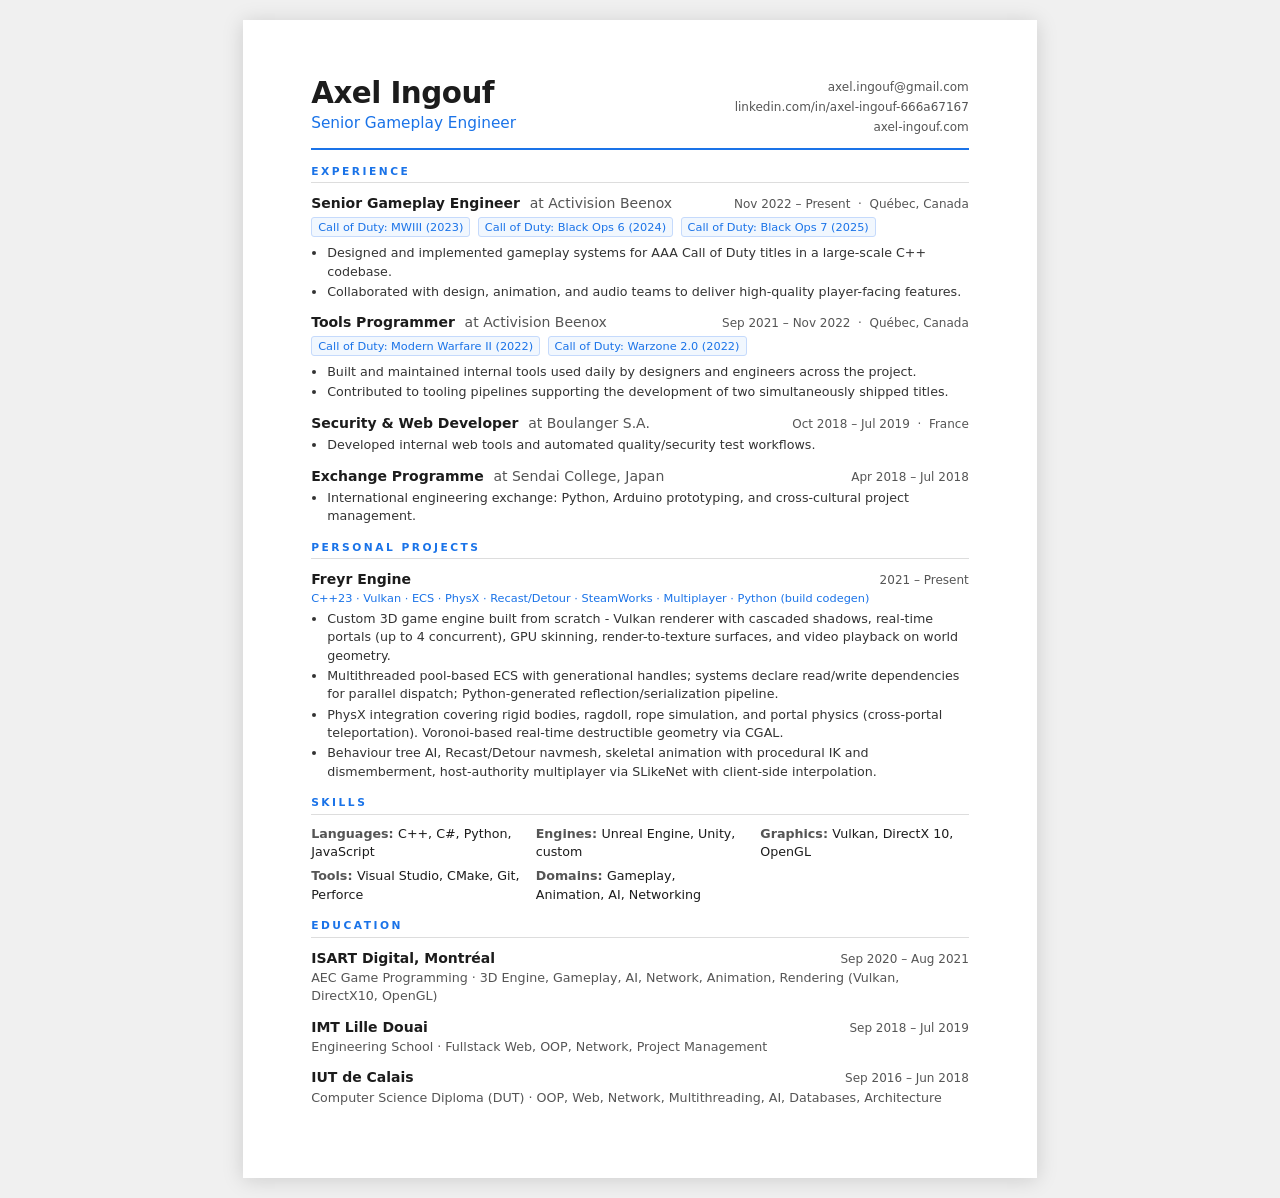
==== resume/Resume_Ingouf_Axel.html @ c9658491 "2026 update" ====
<!DOCTYPE html>
<html lang="en">
<head>
<meta charset="UTF-8"/>
<meta name="viewport" content="width=device-width, initial-scale=1.0"/>
<title>Axel Ingouf - Resume</title>
<style>
  *, *::before, *::after { box-sizing: border-box; margin: 0; padding: 0; }

  :root {
    --accent: #1a73e8;
    --text: #1c1c1c;
    --muted: #555;
    --border: #ddd;
    --page: 21cm;
  }

  body {
    font-family: 'Segoe UI', system-ui, -apple-system, sans-serif;
    font-size: 10.5pt;
    color: var(--text);
    background: #f0f0f0;
    line-height: 1.45;
  }

  /* ── Page shell ── */
  .page {
    width: var(--page);
    min-height: 29.7cm;
    margin: 20px auto;
    padding: 1.5cm 1.8cm 1.5cm 1.8cm;
    background: #fff;
    box-shadow: 0 2px 20px rgba(0,0,0,.15);
  }

  /* ── Header ── */
  header {
    display: flex;
    justify-content: space-between;
    align-items: flex-start;
    padding-bottom: 10px;
    border-bottom: 2px solid var(--accent);
    margin-bottom: 14px;
  }

  header h1 {
    font-size: 22pt;
    font-weight: 700;
    letter-spacing: -0.5px;
    line-height: 1.1;
  }

  header .title {
    font-size: 11.5pt;
    color: var(--accent);
    font-weight: 500;
    margin-top: 3px;
  }

  .contact {
    text-align: right;
    font-size: 9pt;
    color: var(--muted);
    line-height: 1.7;
  }

  .contact a { color: var(--muted); text-decoration: none; }

  /* ── Sections ── */
  section { margin-bottom: 14px; }

  .section-title {
    font-size: 8pt;
    font-weight: 700;
    letter-spacing: 2.5px;
    text-transform: uppercase;
    color: var(--accent);
    border-bottom: 1px solid var(--border);
    padding-bottom: 3px;
    margin-bottom: 10px;
  }

  /* ── Experience entries ── */
  .entry { margin-bottom: 11px; }
  .entry:last-child { margin-bottom: 0; }

  .entry-header {
    display: flex;
    justify-content: space-between;
    align-items: baseline;
    margin-bottom: 1px;
  }

  .entry-title {
    font-weight: 700;
    font-size: 10.5pt;
  }

  .entry-company {
    font-weight: 500;
    color: var(--muted);
  }

  .entry-date {
    font-size: 9pt;
    color: var(--muted);
    white-space: nowrap;
    margin-left: 8px;
  }

  .entry-sub {
    font-size: 9.5pt;
    color: var(--muted);
    margin-bottom: 4px;
  }

  ul.bullets {
    padding-left: 16px;
    margin-top: 3px;
  }

  ul.bullets li {
    font-size: 9.5pt;
    margin-bottom: 2px;
    color: #333;
  }

  .shipped-badge {
    display: inline-block;
    font-size: 8.5pt;
    background: #f1f7fe;
    color: var(--accent);
    border: 1px solid #c5dafc;
    border-radius: 3px;
    padding: 1px 6px;
    margin: 2px 3px 2px 0;
  }

  /* ── Skills ── */
  .skills-grid {
    display: grid;
    grid-template-columns: repeat(3, 1fr);
    gap: 6px 16px;
  }

  .skill-row { font-size: 9.5pt; }
  .skill-label { font-weight: 600; color: var(--muted); }

  /* ── Education ── */
  .edu-header {
    display: flex;
    justify-content: space-between;
    align-items: baseline;
  }

  .edu-school { font-weight: 700; }
  .edu-degree { color: var(--muted); font-size: 9.5pt; margin-top: 1px; }

  /* ── Project ── */
  .project-name { font-weight: 700; }
  .project-tags { font-size: 8.5pt; color: var(--accent); margin-bottom: 3px; }

  /* ── Print ── */
  @media print {
    body { background: none; }
    .page {
      margin: 0;
      box-shadow: none;
      padding: 1.1cm 1.5cm;
      width: 100%;
    }
    a { color: inherit !important; }
  }
</style>
</head>
<body>
<div class="page">

  <!-- ══ HEADER ══ -->
  <header>
    <div>
      <h1>Axel Ingouf</h1>
      <div class="title">Senior Gameplay Engineer</div>
    </div>
    <div class="contact">
      <a href="mailto:axel.ingouf@gmail.com">axel.ingouf@gmail.com</a><br/>
      <a href="https://www.linkedin.com/in/axel-ingouf-666a67167/" target="_blank">linkedin.com/in/axel-ingouf-666a67167</a><br/>
      <a href="https://www.axel-ingouf.com/" target="_blank">axel-ingouf.com</a>
    </div>
  </header>

  <!-- ══ EXPERIENCE ══ -->
  <section>
    <div class="section-title">Experience</div>

    <div class="entry">
      <div class="entry-header">
        <span class="entry-title">Senior Gameplay Engineer &nbsp;<span class="entry-company">at Activision Beenox</span></span>
        <span class="entry-date">Nov 2022 – Present &nbsp;·&nbsp; Québec, Canada</span>
      </div>
      <div style="margin-bottom:5px;">
        <span class="shipped-badge">Call of Duty: MWIII (2023)</span>
        <span class="shipped-badge">Call of Duty: Black Ops 6 (2024)</span>
        <span class="shipped-badge">Call of Duty: Black Ops 7 (2025)</span>
      </div>
      <ul class="bullets">
        <li>Designed and implemented gameplay systems for AAA Call of Duty titles in a large-scale C++ codebase.</li>
        <li>Collaborated with design, animation, and audio teams to deliver high-quality player-facing features.</li>
      </ul>
    </div>

    <div class="entry">
      <div class="entry-header">
        <span class="entry-title">Tools Programmer &nbsp;<span class="entry-company">at Activision Beenox</span></span>
        <span class="entry-date">Sep 2021 – Nov 2022 &nbsp;·&nbsp; Québec, Canada</span>
      </div>
      <div style="margin-bottom:5px;">
        <span class="shipped-badge">Call of Duty: Modern Warfare II (2022)</span>
        <span class="shipped-badge">Call of Duty: Warzone 2.0 (2022)</span>
      </div>
      <ul class="bullets">
        <li>Built and maintained internal tools used daily by designers and engineers across the project.</li>
        <li>Contributed to tooling pipelines supporting the development of two simultaneously shipped titles.</li>
      </ul>
    </div>

    <div class="entry">
      <div class="entry-header">
        <span class="entry-title">Security &amp; Web Developer &nbsp;<span class="entry-company">at Boulanger S.A.</span></span>
        <span class="entry-date">Oct 2018 – Jul 2019 &nbsp;·&nbsp; France</span>
      </div>
      <ul class="bullets">
        <li>Developed internal web tools and automated quality/security test workflows.</li>
      </ul>
    </div>

    <div class="entry">
      <div class="entry-header">
        <span class="entry-title">Exchange Programme &nbsp;<span class="entry-company">at Sendai College, Japan</span></span>
        <span class="entry-date">Apr 2018 – Jul 2018</span>
      </div>
      <ul class="bullets">
        <li>International engineering exchange: Python, Arduino prototyping, and cross-cultural project management.</li>
      </ul>
    </div>
  </section>

  <!-- ══ PROJECTS ══ -->
  <section>
    <div class="section-title">Personal Projects</div>
    <div class="entry">
      <div class="entry-header">
        <span class="project-name">Freyr Engine</span>
        <span class="entry-date">2021 – Present</span>
      </div>
      <div class="project-tags">C++23 · Vulkan · ECS · PhysX · Recast/Detour · SteamWorks · Multiplayer · Python (build codegen)</div>
      <ul class="bullets">
        <li>Custom 3D game engine built from scratch - Vulkan renderer with cascaded shadows, real-time portals (up to 4 concurrent), GPU skinning, render-to-texture surfaces, and video playback on world geometry.</li>
        <li>Multithreaded pool-based ECS with generational handles; systems declare read/write dependencies for parallel dispatch; Python-generated reflection/serialization pipeline.</li>
        <li>PhysX integration covering rigid bodies, ragdoll, rope simulation, and portal physics (cross-portal teleportation). Voronoi-based real-time destructible geometry via CGAL.</li>
        <li>Behaviour tree AI, Recast/Detour navmesh, skeletal animation with procedural IK and dismemberment, host-authority multiplayer via SLikeNet with client-side interpolation.</li>
      </ul>
    </div>
  </section>

  <!-- ══ SKILLS ══ -->
  <section>
    <div class="section-title">Skills</div>
    <div class="skills-grid">
      <div class="skill-row"><span class="skill-label">Languages: </span>C++, C#, Python, JavaScript</div>
      <div class="skill-row"><span class="skill-label">Engines: </span>Unreal Engine, Unity, custom</div>
      <div class="skill-row"><span class="skill-label">Graphics: </span>Vulkan, DirectX 10, OpenGL</div>
      <div class="skill-row"><span class="skill-label">Tools: </span>Visual Studio, CMake, Git, Perforce</div>
      <div class="skill-row"><span class="skill-label">Domains: </span>Gameplay, Animation, AI, Networking</div>
    </div>
  </section>

  <!-- ══ EDUCATION ══ -->
  <section>
    <div class="section-title">Education</div>

    <div class="entry">
      <div class="edu-header">
        <span class="edu-school">ISART Digital, Montréal</span>
        <span class="entry-date">Sep 2020 – Aug 2021</span>
      </div>
      <div class="edu-degree">AEC Game Programming · 3D Engine, Gameplay, AI, Network, Animation, Rendering (Vulkan, DirectX10, OpenGL)</div>
    </div>

    <div class="entry">
      <div class="edu-header">
        <span class="edu-school">IMT Lille Douai</span>
        <span class="entry-date">Sep 2018 – Jul 2019</span>
      </div>
      <div class="edu-degree">Engineering School · Fullstack Web, OOP, Network, Project Management</div>
    </div>

    <div class="entry">
      <div class="edu-header">
        <span class="edu-school">IUT de Calais</span>
        <span class="entry-date">Sep 2016 – Jun 2018</span>
      </div>
      <div class="edu-degree">Computer Science Diploma (DUT) · OOP, Web, Network, Multithreading, AI, Databases, Architecture</div>
    </div>
  </section>

</div>
</body>
</html>
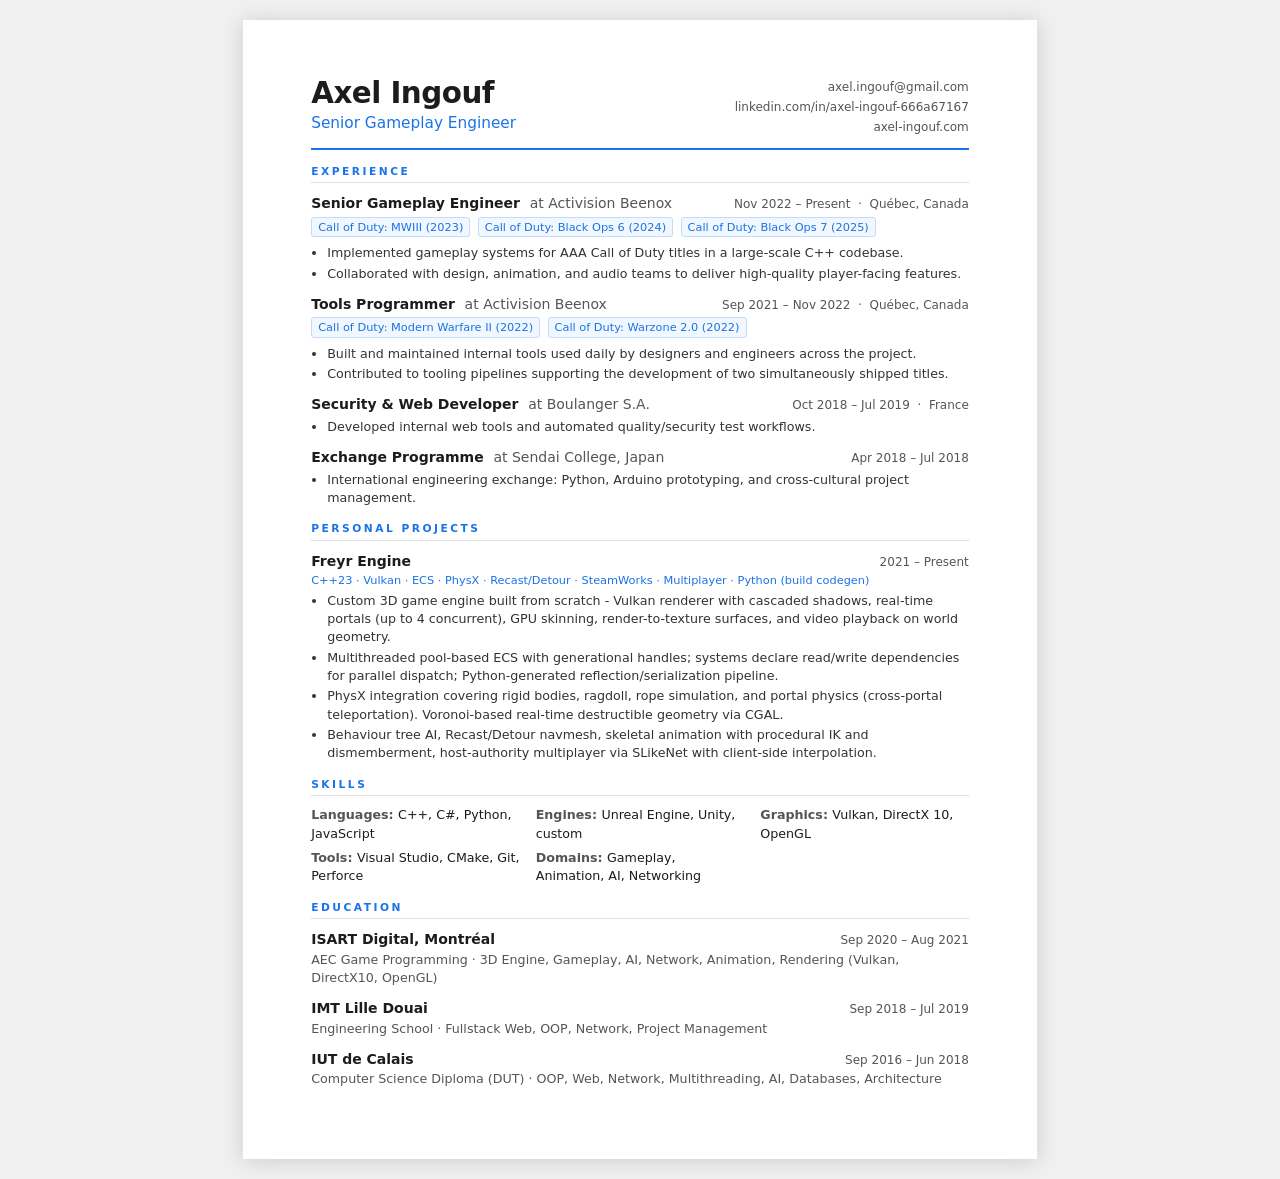
==== commit 1f0dd219: "Typo" ====
--- a/resume/Resume_Ingouf_Axel.html
+++ b/resume/Resume_Ingouf_Axel.html
@@ -204,7 +204,7 @@
         <span class="shipped-badge">Call of Duty: Black Ops 7 (2025)</span>
       </div>
       <ul class="bullets">
-        <li>Designed and implemented gameplay systems for AAA Call of Duty titles in a large-scale C++ codebase.</li>
+        <li>Implemented gameplay systems for AAA Call of Duty titles in a large-scale C++ codebase.</li>
         <li>Collaborated with design, animation, and audio teams to deliver high-quality player-facing features.</li>
       </ul>
     </div>
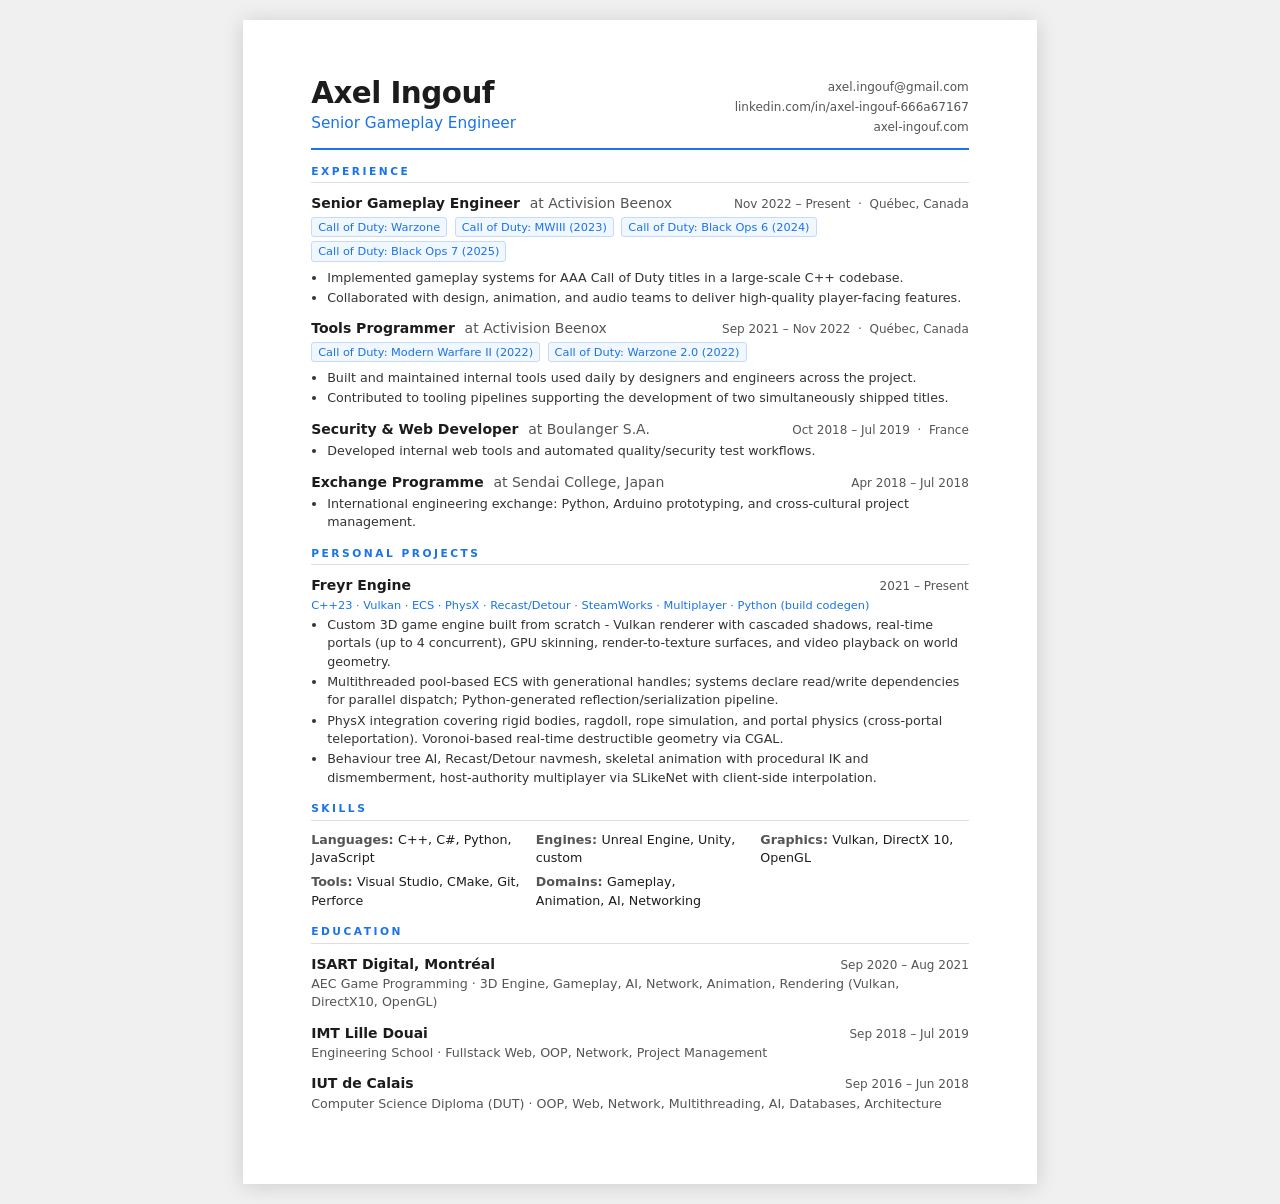
==== commit 657e9e9b: "Compress Resume" ====
--- a/resume/Resume_Ingouf_Axel.html
+++ b/resume/Resume_Ingouf_Axel.html
@@ -199,6 +199,7 @@
         <span class="entry-date">Nov 2022 – Present &nbsp;·&nbsp; Québec, Canada</span>
       </div>
       <div style="margin-bottom:5px;">
+        <span class="shipped-badge">Call of Duty: Warzone</span>
         <span class="shipped-badge">Call of Duty: MWIII (2023)</span>
         <span class="shipped-badge">Call of Duty: Black Ops 6 (2024)</span>
         <span class="shipped-badge">Call of Duty: Black Ops 7 (2025)</span>
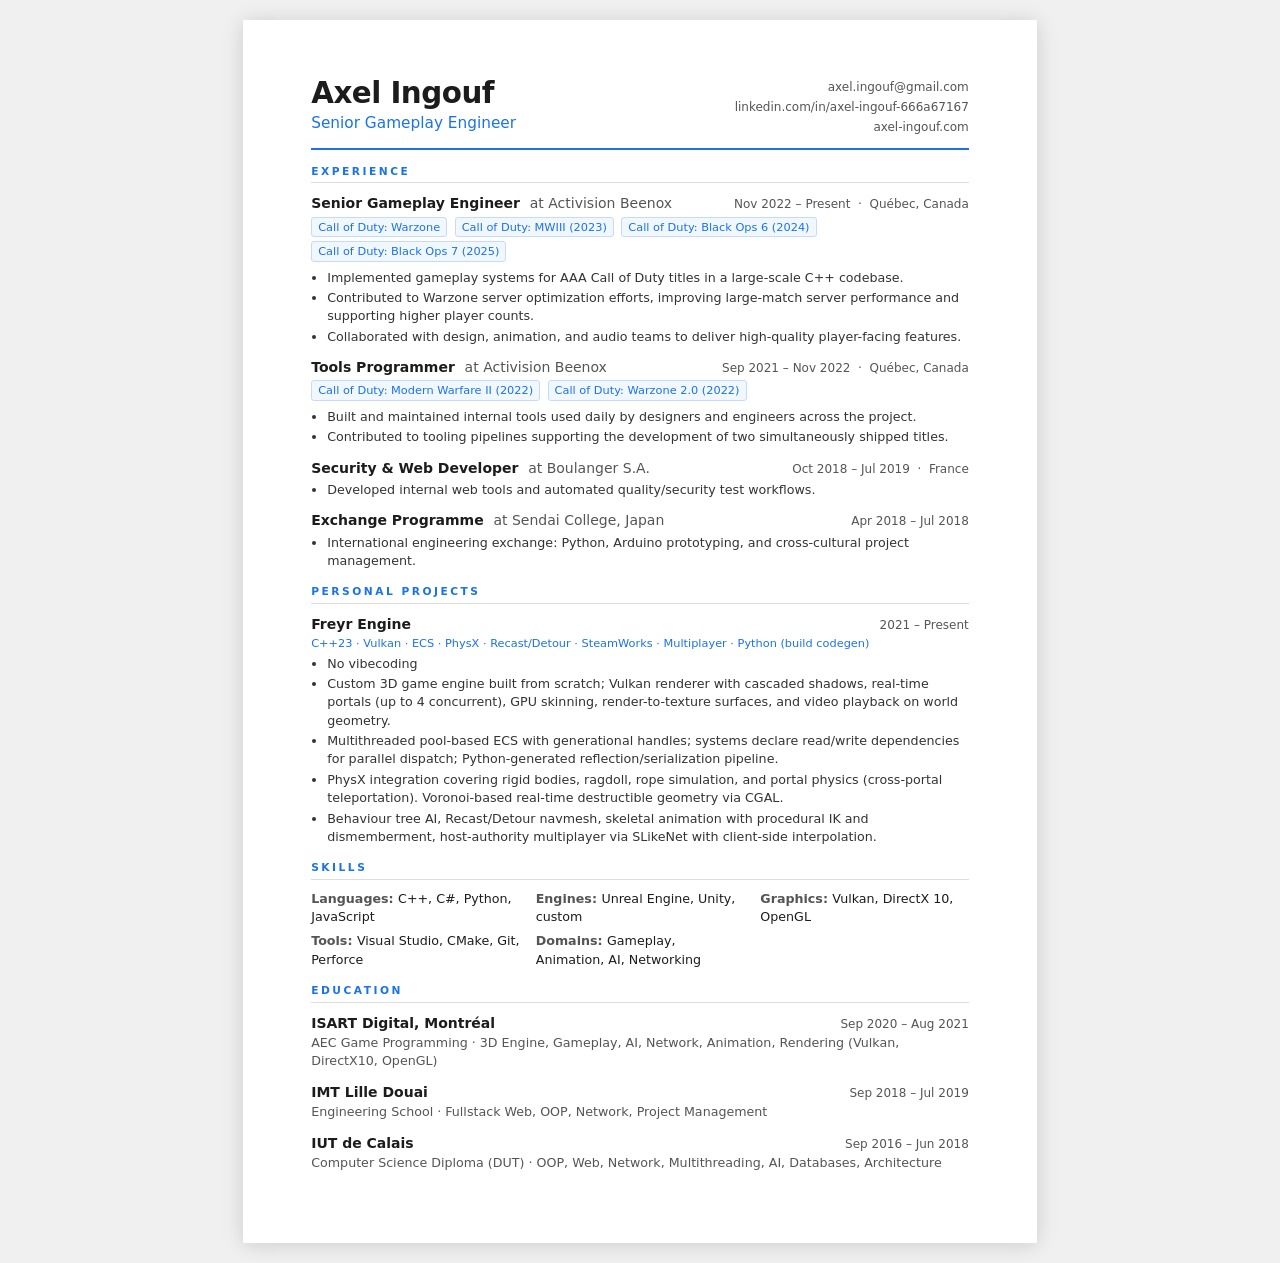
==== commit e9cd6e12: "Display freyr section by default" ====
--- a/resume/Resume_Ingouf_Axel.html
+++ b/resume/Resume_Ingouf_Axel.html
@@ -206,6 +206,7 @@
       </div>
       <ul class="bullets">
         <li>Implemented gameplay systems for AAA Call of Duty titles in a large-scale C++ codebase.</li>
+        <li>Contributed to Warzone server optimization efforts, improving large-match server performance and supporting higher player counts.</li>
         <li>Collaborated with design, animation, and audio teams to deliver high-quality player-facing features.</li>
       </ul>
     </div>
@@ -256,7 +257,8 @@
       </div>
       <div class="project-tags">C++23 · Vulkan · ECS · PhysX · Recast/Detour · SteamWorks · Multiplayer · Python (build codegen)</div>
       <ul class="bullets">
-        <li>Custom 3D game engine built from scratch - Vulkan renderer with cascaded shadows, real-time portals (up to 4 concurrent), GPU skinning, render-to-texture surfaces, and video playback on world geometry.</li>
+        <li>No vibecoding</li>
+        <li>Custom 3D game engine built from scratch; Vulkan renderer with cascaded shadows, real-time portals (up to 4 concurrent), GPU skinning, render-to-texture surfaces, and video playback on world geometry.</li>
         <li>Multithreaded pool-based ECS with generational handles; systems declare read/write dependencies for parallel dispatch; Python-generated reflection/serialization pipeline.</li>
         <li>PhysX integration covering rigid bodies, ragdoll, rope simulation, and portal physics (cross-portal teleportation). Voronoi-based real-time destructible geometry via CGAL.</li>
         <li>Behaviour tree AI, Recast/Detour navmesh, skeletal animation with procedural IK and dismemberment, host-authority multiplayer via SLikeNet with client-side interpolation.</li>
